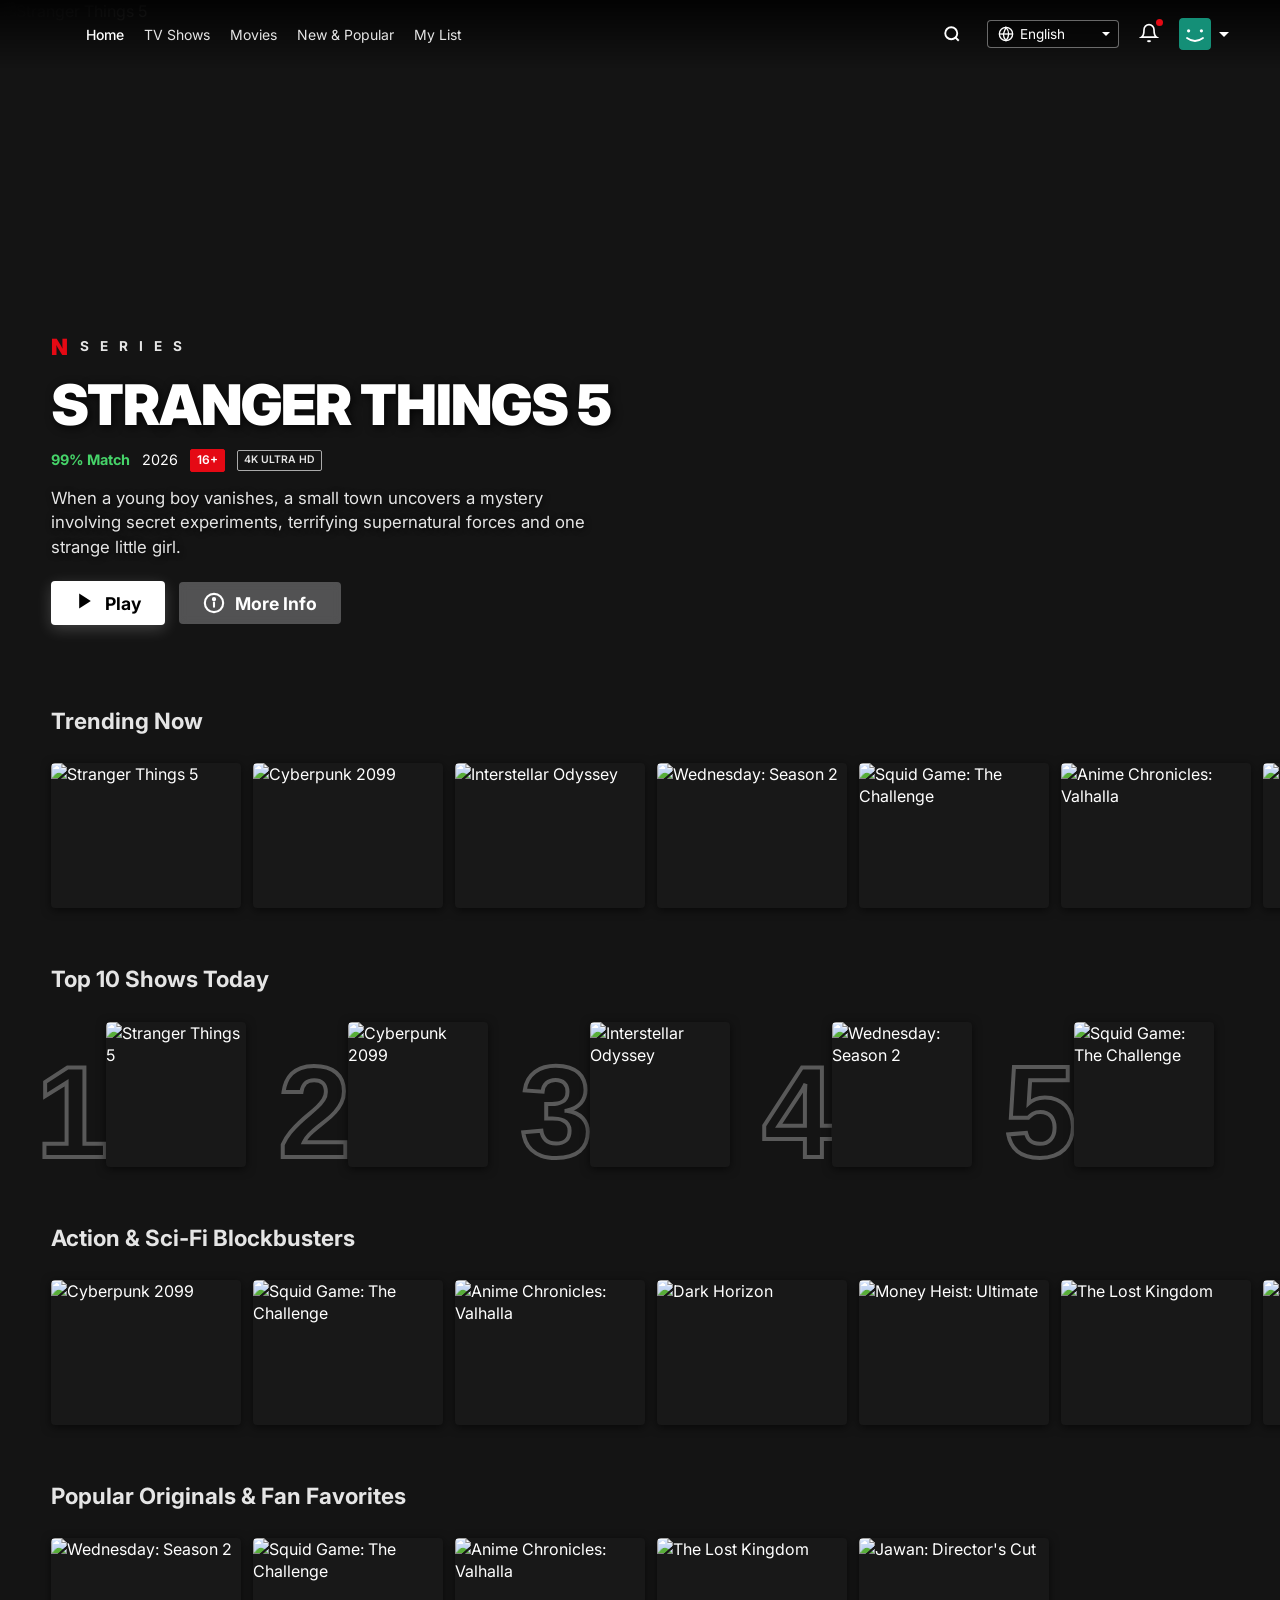
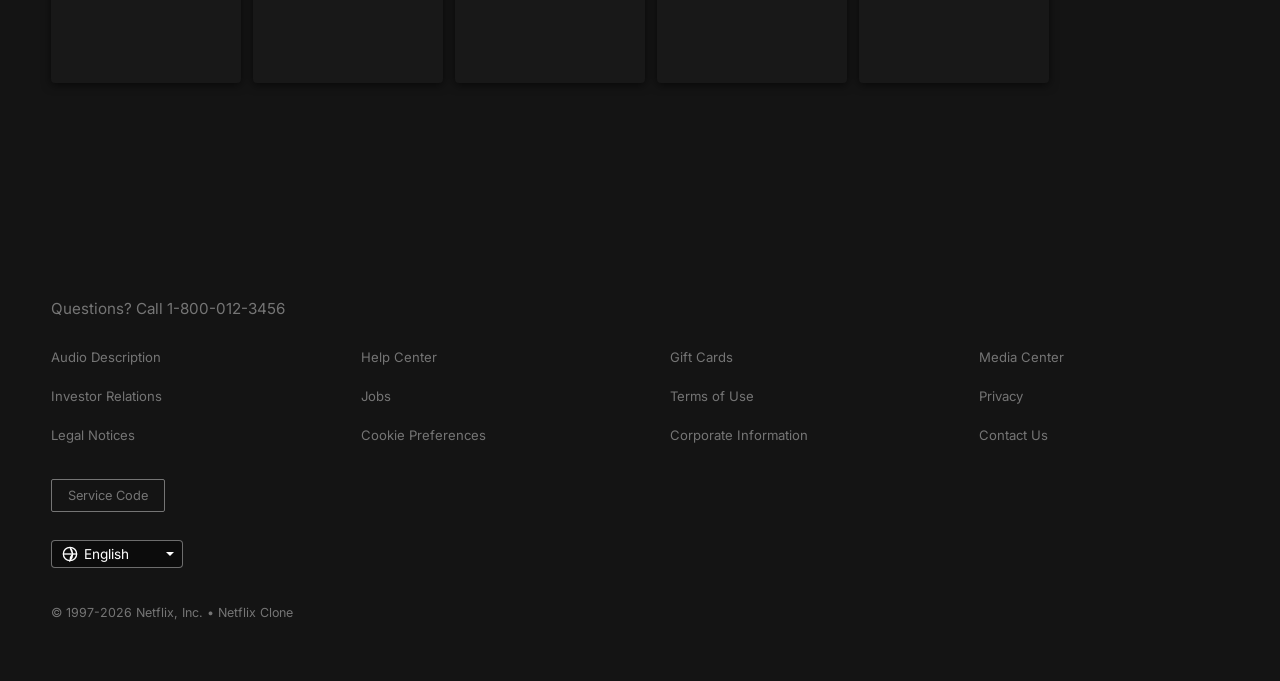
==== home.html @ 22637083 "Initial commit" ====
<!DOCTYPE html>
<html lang="en">
<head>
  <meta charset="UTF-8">
  <meta name="viewport" content="width=device-width, initial-scale=1.0">
  <title>Netflix - Home</title>
  <link rel="icon" href="https://assets.nflxext.com/us/ffe/siteui/common/icons/nficon2016.ico">
  
  <link rel="stylesheet" href="style.css?v=20260817">
  <link rel="stylesheet" href="home.css">
</head>
<body>

  <!-- Streaming Header -->
  <header class="netflix-header">
    <div class="header-left">
      <a href="home.html" class="netflix-logo" aria-label="Netflix">
        <img class="netflix-wordmark" src="assets/netflix-wordmark.svg" alt="" aria-hidden="true">
      </a>

      <ul class="nav-links">
        <li class="nav-item active"><a href="home.html" data-lang-key="home">Home</a></li>
        <li class="nav-item"><a href="search.html?genre=Sci-Fi" data-lang-key="tvShows">TV Shows</a></li>
        <li class="nav-item"><a href="search.html?genre=Action" data-lang-key="movies">Movies</a></li>
        <li class="nav-item"><a href="search.html" data-lang-key="newPopular">New & Popular</a></li>
        <li class="nav-item"><a href="mylist.html" data-lang-key="myList">My List</a></li>
      </ul>
    </div>

    <div class="header-right">
      <div class="search-box">
        <span class="search-icon">
          <svg width="18" height="18" viewBox="0 0 24 24" fill="none" stroke="currentColor" stroke-width="2.5">
            <circle cx="11" cy="11" r="8"></circle><line x1="21" y1="21" x2="16.65" y2="16.65"></line>
          </svg>
        </span>
        <input type="text" class="search-input" placeholder="Search titles, genres..." data-lang-key="searchPlaceholder">
      </div>

      <!-- Header Language Selector -->
      <div class="language-picker-box">
        <span class="language-globe-icon">
          <svg width="16" height="16" viewBox="0 0 24 24" fill="none" stroke="currentColor" stroke-width="2">
            <circle cx="12" cy="12" r="10"></circle>
            <line x1="2" y1="12" x2="22" y2="12"></line>
            <path d="M12 2a15.3 15.3 0 0 1 4 10 15.3 15.3 0 0 1-4 10 15.3 15.3 0 0 1-4-10z"></path>
          </svg>
        </span>
        <select class="language-select" aria-label="Language Selector">
          <option value="en">English</option>
          <option value="hi">हिन्दी (Hindi)</option>
        </select>
        <span class="language-caret"></span>
      </div>

      <!-- Notification Bell -->
      <div class="notification-container">
        <button class="icon-btn" aria-label="Notifications">
          <svg width="20" height="20" viewBox="0 0 24 24" fill="none" stroke="currentColor" stroke-width="2">
            <path d="M18 8A6 6 0 0 0 6 8c0 7-3 9-3 9h18s-3-2-3-9"></path><path d="M13.73 21a2 2 0 0 1-3.46 0"></path>
          </svg>
          <span class="notification-badge"></span>
        </button>

        <div class="notification-popover">
          <div class="notification-header">Notifications</div>
          <div class="notification-item">
            <img src="https://images.unsplash.com/photo-1536440136628-849c177e76a1?auto=format&fit=crop&w=200&q=80" class="notification-thumb" alt="Arrival">
            <div class="notification-text"><p>New Arrival: Stranger Things 5</p><span>Just now</span></div>
          </div>
        </div>
      </div>

      <!-- User Profile (Shubham Default) -->
      <div class="profile-menu-container">
        <div class="profile-trigger">
          <img src="data:image/svg+xml;utf8,<svg xmlns='http://www.w3.org/2000/svg' width='160' height='160' viewBox='0 0 160 160'><rect width='160' height='160' fill='%23148f77' rx='12'/><circle cx='48' cy='64' r='8' fill='%23ffffff'/><circle cx='112' cy='64' r='8' fill='%23ffffff'/><path d='M 40 100 Q 80 130 120 100' stroke='%23ffffff' stroke-width='9' fill='none' stroke-linecap='round'/></svg>" class="avatar-img" alt="Avatar">
          <span class="caret-icon"></span>
        </div>

        <div class="profile-dropdown">
          <ul class="profile-list">
            <li class="profile-item" onclick="window.location.href='profile.html'">
              <img src="data:image/svg+xml;utf8,<svg xmlns='http://www.w3.org/2000/svg' width='160' height='160' viewBox='0 0 160 160'><rect width='160' height='160' fill='%23148f77' rx='12'/><circle cx='48' cy='64' r='8' fill='%23ffffff'/><circle cx='112' cy='64' r='8' fill='%23ffffff'/><path d='M 40 100 Q 80 130 120 100' stroke='%23ffffff' stroke-width='9' fill='none' stroke-linecap='round'/></svg>" class="avatar-img" alt="User">
              <span id="nav-profile-name" data-lang-key="switchProfiles">Shubham</span>
            </li>
          </ul>
          <ul class="profile-links">
            <li class="profile-link-item"><a href="mylist.html" data-lang-key="myList">My List</a></li>
            <li class="profile-link-item"><a href="profile.html" data-lang-key="whosWatching">Who's watching?</a></li>
          </ul>
          <div class="profile-signout">
            <li class="profile-link-item"><a href="login.html" data-lang-key="signOut">Sign out of Netflix</a></li>
          </div>
        </div>
      </div>
    </div>
  </header>

  <!-- Hero Billboard -->
  <main>
    <section class="hero-billboard">
      <img src="https://images.unsplash.com/photo-1618005182384-a83a8bd57fbe?auto=format&fit=crop&w=1920&q=80" class="hero-bg" alt="Stranger Things 5">
      
      <div class="hero-vignette-left"></div>
      <div class="hero-vignette-bottom"></div>

      <div class="hero-content">
        <div class="hero-series-tag">
          <span class="n-logo-icon">N</span><span>S E R I E S</span>
        </div>

        <h1 class="hero-title">STRANGER THINGS 5</h1>

        <div class="hero-meta">
          <span class="match-score">99% Match</span>
          <span>2026</span>
          <span class="badge badge-red">16+</span>
          <span class="badge badge-hd">4K ULTRA HD</span>
        </div>

        <p class="hero-description">
          When a young boy vanishes, a small town uncovers a mystery involving secret experiments, terrifying supernatural forces and one strange little girl.
        </p>

        <div class="hero-actions">
          <button class="btn-hero btn-play" onclick="playMovieVideo('stranger-things')">
            <span class="btn-icon"><svg width="20" height="20" viewBox="0 0 24 24" fill="currentColor"><polygon points="5 3 19 12 5 21 5 3"></polygon></svg></span> 
            <span data-lang-key="playBtn">Play</span>
          </button>
          
          <!-- Crisp & Perfectly Centered Netflix "i" Info Icon -->
          <button class="btn-hero btn-info" onclick="openMovieModal('stranger-things')">
            <span class="btn-icon" style="display: flex; align-items: center;">
              <svg width="22" height="22" viewBox="0 0 24 24" fill="none" stroke="currentColor" stroke-width="2.3" stroke-linecap="round" stroke-linejoin="round">
                <circle cx="12" cy="12" r="10"></circle>
                <line x1="12" y1="16" x2="12" y2="11.5"></line>
                <circle cx="12" cy="7.8" r="1.2" fill="currentColor"></circle>
              </svg>
            </span> 
            <span data-lang-key="moreInfoBtn">More Info</span>
          </button>
        </div>
      </div>
    </section>

    <!-- Carousel Rows -->
    <section class="category-slider-section">

      <!-- Row 1: Trending Now -->
      <div class="slider-row">
        <div class="slider-header">
          <h2 class="slider-title" data-lang-key="trendingTitle">Trending Now</h2>
        </div>
        <div class="slider-container">
          <button class="slider-btn slider-btn-left" aria-label="Previous">&lsaquo;</button>
          <div class="slider-track" id="trending-track"></div>
          <button class="slider-btn slider-btn-right" aria-label="Next">&rsaquo;</button>
        </div>
      </div>

      <!-- Row 2: Top 10 Today -->
      <div class="slider-row">
        <div class="slider-header">
          <h2 class="slider-title" data-lang-key="top10Title">Top 10 Shows Today</h2>
        </div>
        <div class="slider-container">
          <button class="slider-btn slider-btn-left" aria-label="Previous">&lsaquo;</button>
          <div class="slider-track" id="top10-track"></div>
          <button class="slider-btn slider-btn-right" aria-label="Next">&rsaquo;</button>
        </div>
      </div>

      <!-- Row 3: Action & Sci-Fi Blockbusters -->
      <div class="slider-row">
        <div class="slider-header">
          <h2 class="slider-title" data-lang-key="actionTitle">Action & Sci-Fi Blockbusters</h2>
        </div>
        <div class="slider-container">
          <button class="slider-btn slider-btn-left" aria-label="Previous">&lsaquo;</button>
          <div class="slider-track" id="action-track"></div>
          <button class="slider-btn slider-btn-right" aria-label="Next">&rsaquo;</button>
        </div>
      </div>

      <!-- Row 4: Popular Originals -->
      <div class="slider-row">
        <div class="slider-header">
          <h2 class="slider-title">Popular Originals & Fan Favorites</h2>
        </div>
        <div class="slider-container">
          <button class="slider-btn slider-btn-left" aria-label="Previous">&lsaquo;</button>
          <div class="slider-track" id="popular-track"></div>
          <button class="slider-btn slider-btn-right" aria-label="Next">&rsaquo;</button>
        </div>
      </div>

    </section>
  </main>

  <!-- Global Modal Popup -->
  <div id="global-movie-modal" class="global-modal-overlay"></div>

  <!-- Global Video Player Popup -->
  <div id="global-video-player-modal" class="video-player-overlay"></div>

  <!-- Wide-Spread Home Streaming Footer -->
  <footer class="netflix-footer">
    <p class="footer-questions"><span data-lang-key="questionsCall">Questions? Call 1-800-012-3456</span></p>

    <ul class="footer-links-grid">
      <li class="footer-link-item"><a href="#">Audio Description</a></li>
      <li class="footer-link-item"><a href="#">Help Center</a></li>
      <li class="footer-link-item"><a href="#">Gift Cards</a></li>
      <li class="footer-link-item"><a href="#">Media Center</a></li>
      <li class="footer-link-item"><a href="#">Investor Relations</a></li>
      <li class="footer-link-item"><a href="#">Jobs</a></li>
      <li class="footer-link-item"><a href="#">Terms of Use</a></li>
      <li class="footer-link-item"><a href="#">Privacy</a></li>
      <li class="footer-link-item"><a href="#">Legal Notices</a></li>
      <li class="footer-link-item"><a href="#">Cookie Preferences</a></li>
      <li class="footer-link-item"><a href="#">Corporate Information</a></li>
      <li class="footer-link-item"><a href="#">Contact Us</a></li>
    </ul>

    <button class="service-code-btn" onclick="alert('Netflix Service Code: 839-204')">Service Code</button>

    <div class="language-picker-box" style="align-self: flex-start;">
      <span class="language-globe-icon">
        <svg width="16" height="16" viewBox="0 0 24 24" fill="none" stroke="currentColor" stroke-width="2">
          <circle cx="12" cy="12" r="10"></circle>
          <line x1="2" y1="12" x2="22" y2="12"></line>
          <path d="M12 2a15.3 15.3 0 0 1 4 10 15.3 15.3 0 0 1-4 10 15.3 15.3 0 0 1 4-10z"></path>
        </svg>
      </span>
      <select class="language-select" aria-label="Language Selector">
        <option value="en">English</option>
        <option value="hi">हिन्दी (Hindi)</option>
      </select>
      <span class="language-caret"></span>
    </div>

    <div class="footer-copyright">&copy; 1997-2026 Netflix, Inc. &bull; Netflix Clone</div>
  </footer>

  <script src="app.js"></script>
  <script src="add.js"></script>
  <script src="browse.js"></script>
</body>
</html>
---- style.css ----
/* ==========================================================================
   NETFLIX CLONE - MASTER GLOBAL STYLES (style.css)
   ========================================================================== */

@import url('https://fonts.googleapis.com/css2?family=Inter:wght@300;400;500;600;700;800;900&display=swap');

:root {
  --netflix-red: #E50914;
  --netflix-red-hover: #F40612;
  --bg-dark: #141414;
  --bg-card: #181818;
  --bg-card-hover: #262626;
  --bg-modal: #181818;
  
  --text-white: #FFFFFF;
  --text-gray-light: #E5E5E5;
  --text-gray-muted: #AAAAAA;
  --text-gray-dark: #757575;

  --nav-gradient: linear-gradient(180deg, rgba(0, 0, 0, 0.85) 0%, rgba(0, 0, 0, 0) 100%);
  --font-family: 'Inter', -apple-system, BlinkMacSystemFont, 'Segoe UI', Roboto, Helvetica, Arial, sans-serif;
  --border-radius-sm: 4px;
}

*, *::before, *::after {
  box-sizing: border-box;
  margin: 0;
  padding: 0;
}

html {
  font-size: 16px;
  scroll-behavior: smooth;
  background-color: var(--bg-dark);
  color: var(--text-white);
  font-family: var(--font-family);
  -webkit-font-smoothing: antialiased;
  overflow-x: hidden;
}

body {
  min-height: 100vh;
  background-color: var(--bg-dark);
  line-height: 1.4;
  overflow-x: hidden;
  position: relative;
}

a {
  color: inherit;
  text-decoration: none;
}

button {
  font-family: inherit;
  border: none;
  background: none;
  cursor: pointer;
  outline: none;
}

img {
  max-width: 100%;
  height: auto;
  display: block;
}

/* Custom Scrollbar */
::-webkit-scrollbar {
  width: 8px;
  height: 8px;
}
::-webkit-scrollbar-track { background: #141414; }
::-webkit-scrollbar-thumb { background: #333; border-radius: 4px; }
::-webkit-scrollbar-thumb:hover { background: #555; }

/* Badges */
.badge {
  display: inline-flex;
  align-items: center;
  justify-content: center;
  padding: 2px 6px;
  font-size: 0.75rem;
  font-weight: 600;
  border: 1px solid rgba(255, 255, 255, 0.4);
  border-radius: 2px;
  color: var(--text-gray-light);
}

.badge-red {
  background-color: var(--netflix-red);
  border-color: var(--netflix-red);
  color: #fff;
}

.badge-hd {
  border-color: var(--text-gray-muted);
  font-size: 0.65rem;
}

/* Header & Navigation Bar */
.netflix-header {
  position: fixed;
  top: 0;
  left: 0;
  right: 0;
  height: 68px;
  z-index: 1000;
  display: flex;
  align-items: center;
  justify-content: space-between;
  padding: 0 4%;
  background: var(--nav-gradient);
  transition: background-color 0.4s ease;
}

.netflix-header.scrolled,
.netflix-header:hover {
  background-color: #141414;
}

.header-left {
  display: flex;
  align-items: center;
  gap: 35px;
}

.netflix-logo svg {
  height: 28px;
  width: auto;
  fill: var(--netflix-red);
  transition: transform 0.2s ease;
}

.netflix-logo:hover svg {
  transform: scale(1.03);
}

/* Shared wordmark image used by every page header. */
.netflix-logo {
  display: inline-flex;
  align-items: center;
  line-height: 0;
}

.netflix-logo .netflix-wordmark {
  display: block;
  width: auto;
  height: 28px;
  transition: transform 0.2s ease;
}

.netflix-logo:hover .netflix-wordmark {
  transform: scale(1.03);
}

.nav-links {
  display: flex;
  align-items: center;
  list-style: none;
  gap: 20px;
}

.nav-item a {
  font-size: 0.875rem;
  color: var(--text-gray-light);
  transition: color 0.2s ease;
}

.nav-item.active a,
.nav-item a:hover {
  color: var(--text-white);
  font-weight: 500;
}

.header-right {
  display: flex;
  align-items: center;
  gap: 16px;
}

/* Language Selector Dropdown Box */
.language-picker-box {
  position: relative;
  display: inline-flex;
  align-items: center;
  background: rgba(0, 0, 0, 0.4);
  border: 1px solid rgba(255, 255, 255, 0.4);
  border-radius: 4px;
  padding: 5px 14px 5px 32px;
  color: #ffffff;
  font-size: 0.85rem;
}

.language-globe-icon {
  position: absolute;
  left: 10px;
  top: 50%;
  transform: translateY(-50%);
  pointer-events: none;
  color: #ffffff;
  display: flex;
  align-items: center;
}

.language-select {
  background: transparent;
  border: none;
  color: #ffffff;
  font-size: 0.85rem;
  font-family: inherit;
  outline: none;
  cursor: pointer;
  appearance: none;
  -webkit-appearance: none;
  padding-right: 14px;
}

.language-select option {
  background-color: #141414;
  color: #ffffff;
}

.language-caret {
  position: absolute;
  right: 8px;
  top: 50%;
  transform: translateY(-50%);
  pointer-events: none;
  width: 0;
  height: 0;
  border-left: 4px solid transparent;
  border-right: 4px solid transparent;
  border-top: 4px solid #ffffff;
}

/* Search Box */
.search-box {
  position: relative;
  display: flex;
  align-items: center;
}

.search-input {
  width: 32px;
  height: 34px;
  padding: 0 0 0 32px;
  background: transparent;
  border: 1px solid transparent;
  color: var(--text-white);
  font-size: 0.85rem;
  border-radius: var(--border-radius-sm);
  transition: width 0.4s ease, border-color 0.4s ease, background 0.4s ease;
  cursor: pointer;
  outline: none;
}

.search-icon {
  position: absolute;
  left: 6px;
  pointer-events: none;
  color: var(--text-white);
  display: flex;
  align-items: center;
}

.search-box:focus-within .search-input,
.search-box:hover .search-input {
  width: 230px;
  background: rgba(0, 0, 0, 0.75);
  border-color: rgba(255, 255, 255, 0.8);
  padding-left: 34px;
  padding-right: 12px;
  cursor: text;
}

/* Notifications Popover */
.notification-container { position: relative; }
.icon-btn { color: var(--text-white); position: relative; padding: 4px; }
.notification-badge {
  position: absolute; top: 0; right: 0; width: 7px; height: 7px;
  background-color: var(--netflix-red); border-radius: 50%;
}

.notification-popover {
  position: absolute; top: 100%; right: -10px; margin-top: 12px;
  width: 320px; background: rgba(20, 20, 20, 0.95);
  border: 1px solid rgba(255, 255, 255, 0.15); border-top: 2px solid var(--netflix-red);
  border-radius: 4px; box-shadow: 0 10px 25px rgba(0, 0, 0, 0.8);
  opacity: 0; visibility: hidden; transform: translateY(10px);
  transition: opacity 0.25s ease, transform 0.25s ease, visibility 0.25s ease;
  z-index: 1001;
}

.notification-container:hover .notification-popover {
  opacity: 1; visibility: visible; transform: translateY(0);
}

.notification-header { padding: 12px 16px; font-size: 0.8rem; font-weight: 600; color: #808080; border-bottom: 1px solid rgba(255,255,255,0.1); }
.notification-item { display: flex; gap: 12px; padding: 12px 16px; border-bottom: 1px solid rgba(255,255,255,0.05); }
.notification-thumb { width: 75px; height: 42px; border-radius: 4px; object-fit: cover; }
.notification-text p { font-size: 0.8rem; font-weight: 500; }
.notification-text span { font-size: 0.7rem; color: var(--text-gray-dark); }

/* Profile Dropdown */
.profile-menu-container { position: relative; }
.profile-trigger { display: flex; align-items: center; gap: 8px; cursor: pointer; }
.avatar-img { width: 32px; height: 32px; border-radius: 4px; object-fit: cover; }
.caret-icon {
  width: 0; height: 0; border-left: 5px solid transparent; border-right: 5px solid transparent;
  border-top: 5px solid var(--text-white); transition: transform 0.3s ease;
}

.profile-menu-container:hover .caret-icon { transform: rotate(180deg); }

.profile-dropdown {
  position: absolute; top: 100%; right: 0; margin-top: 12px;
  width: 220px; background: rgba(18, 18, 18, 0.95);
  border: 1px solid rgba(255, 255, 255, 0.15); border-radius: 4px;
  box-shadow: 0 10px 30px rgba(0, 0, 0, 0.9); padding: 10px 0;
  opacity: 0; visibility: hidden; transform: translateY(10px);
  transition: opacity 0.25s ease, transform 0.25s ease, visibility 0.25s ease;
  z-index: 1001;
}

.profile-menu-container:hover .profile-dropdown {
  opacity: 1; visibility: visible; transform: translateY(0);
}

.profile-list { list-style: none; border-bottom: 1px solid rgba(255,255,255,0.1); padding-bottom: 8px; margin-bottom: 8px; }
.profile-item { display: flex; align-items: center; gap: 12px; padding: 8px 16px; font-size: 0.8rem; color: var(--text-gray-light); cursor: pointer; }
.profile-item:hover { background: rgba(255,255,255,0.1); color: var(--text-white); }
.profile-item img { width: 28px; height: 28px; border-radius: 4px; }
.profile-links { list-style: none; }
.profile-link-item a { display: block; padding: 8px 16px; font-size: 0.8rem; color: var(--text-gray-light); }
.profile-link-item a:hover { text-decoration: underline; color: var(--text-white); }
.profile-signout { border-top: 1px solid rgba(255,255,255,0.1); margin-top: 8px; padding-top: 8px; }

/* LANDING FEATURES STYLES */
.feature-divider {
  width: 100%;
  height: 8px;
  background-color: #232323;
}

.feature-section {
  padding: 70px 12%;
  background-color: #000000;
  color: var(--text-white);
}

.feature-container {
  display: flex;
  align-items: center;
  justify-content: space-between;
  gap: 40px;
  max-width: 1200px;
  margin: 0 auto;
}

.feature-container.reverse {
  flex-direction: row-reverse;
}

.feature-text {
  flex: 1;
  display: flex;
  flex-direction: column;
  gap: 16px;
}

.feature-title {
  font-size: 3rem;
  font-weight: 900;
  line-height: 1.1;
  letter-spacing: -0.5px;
}

.feature-subtitle {
  font-size: 1.5rem;
  font-weight: 400;
  color: var(--text-gray-light);
  line-height: 1.3;
}

.feature-media {
  flex: 1;
  position: relative;
  display: flex;
  justify-content: center;
  align-items: center;
}

.feature-img {
  width: 100%;
  max-width: 530px;
  border-radius: 8px;
  z-index: 2;
  position: relative;
}

.download-card {
  position: absolute;
  bottom: 8%;
  left: 50%;
  transform: translateX(-50%);
  width: 60%;
  min-width: 260px;
  background: #000000;
  border: 2px solid rgba(255, 255, 255, 0.25);
  border-radius: 12px;
  padding: 10px 16px;
  display: flex;
  align-items: center;
  justify-content: space-between;
  z-index: 3;
  box-shadow: 0 10px 30px rgba(0, 0, 0, 0.8);
}

.download-thumb { height: 64px; border-radius: 4px; }
.download-info { display: flex; flex-direction: column; gap: 4px; }
.download-title { font-size: 0.95rem; font-weight: 700; }
.download-status { font-size: 0.8rem; color: #0071eb; }

/* LANDING FAQ ACCORDION STYLES */
.faq-section {
  padding: 70px 12%;
  background-color: #000000;
  color: var(--text-white);
  display: flex;
  flex-direction: column;
  align-items: center;
  gap: 30px;
}

.faq-title { font-size: 3rem; font-weight: 900; text-align: center; }

.faq-list {
  width: 100%;
  max-width: 1100px;
  display: flex;
  flex-direction: column;
  gap: 10px;
  list-style: none;
}

.faq-item {
  width: 100%;
  background-color: #2d2d2d;
  border-radius: 2px;
  overflow: hidden;
  transition: background-color 0.2s ease;
}

.faq-item:hover { background-color: #414141; }
.faq-toggle { position: absolute; opacity: 0; z-index: -1; }

.faq-label {
  display: flex;
  align-items: center;
  justify-content: space-between;
  padding: 24px;
  font-size: 1.5rem;
  font-weight: 500;
  cursor: pointer;
  user-select: none;
}

.faq-icon { font-size: 2.2rem; font-weight: 300; transition: transform 0.3s ease; }

.faq-content {
  max-height: 0;
  overflow: hidden;
  transition: max-height 0.35s cubic-bezier(0.5, 0, 0.1, 1), padding 0.35s ease;
  background-color: #2d2d2d;
  border-top: 1px solid #141414;
}

.faq-content p { padding: 24px; font-size: 1.25rem; line-height: 1.5; color: var(--text-gray-light); }

.faq-toggle:checked ~ .faq-content { max-height: 600px; }
.faq-toggle:checked ~ .faq-label .faq-icon { transform: rotate(45deg); }

/* Email Form CTA */
.cta-email-box {
  width: 100%;
  max-width: 800px;
  margin-top: 20px;
  display: flex;
  flex-direction: column;
  align-items: center;
  gap: 18px;
  text-align: center;
}

.cta-text { font-size: 1.25rem; color: var(--text-gray-light); }

.email-form {
  display: flex;
  align-items: center;
  gap: 8px;
  width: 100%;
  max-width: 650px;
}

.email-input {
  flex: 1;
  height: 56px;
  padding: 0 16px;
  background: rgba(22, 22, 22, 0.7);
  border: 1px solid rgba(255, 255, 255, 0.3);
  border-radius: 4px;
  color: var(--text-white);
  font-size: 1rem;
  outline: none;
}

.email-input:focus { border-color: #ffffff; }

.btn-cta {
  height: 56px;
  padding: 0 32px;
  background-color: var(--netflix-red);
  color: #ffffff;
  font-size: 1.5rem;
  font-weight: 700;
  border-radius: 4px;
  display: inline-flex;
  align-items: center;
  gap: 12px;
  white-space: nowrap;
  transition: background-color 0.2s ease;
  text-decoration: none;
  border: none;
  cursor: pointer;
}

.btn-cta:hover { background-color: var(--netflix-red-hover); }

/* Global Overlay Modal */
.global-modal-overlay {
  position: fixed; top: 0; left: 0; width: 100vw; height: 100vh;
  background-color: rgba(0, 0, 0, 0.85); backdrop-filter: blur(5px);
  z-index: 3000; display: flex; justify-content: center; align-items: flex-start;
  overflow-y: auto; padding: 40px 20px;
  opacity: 0; visibility: hidden; pointer-events: none;
  transition: opacity 0.3s ease, visibility 0.3s ease;
}

.modal-container {
  position: relative; width: 100%; max-width: 860px;
  background-color: var(--bg-modal); border-radius: 8px;
  box-shadow: 0 20px 50px rgba(0, 0, 0, 0.9); overflow: hidden; margin: auto;
}

.modal-close-btn {
  position: absolute; top: 16px; right: 16px; width: 36px; height: 36px;
  border-radius: 50%; background-color: #181818; color: var(--text-white);
  display: flex; align-items: center; justify-content: center; font-size: 1.4rem;
  z-index: 10; border: none; cursor: pointer; transition: background 0.2s ease;
}

.modal-close-btn:hover { background-color: #333333; }

.modal-hero { position: relative; height: 380px; width: 100%; }
.modal-hero-img { width: 100%; height: 100%; object-fit: cover; }
.modal-hero-vignette {
  position: absolute; bottom: 0; left: 0; width: 100%; height: 60%;
  background: linear-gradient(0deg, var(--bg-modal) 0%, rgba(24,24,24,0) 100%);
}

.modal-hero-content {
  position: absolute; bottom: 25px; left: 40px; right: 40px;
  display: flex; flex-direction: column; gap: 16px;
}

.modal-title { font-size: 2.8rem; font-weight: 800; text-shadow: 2px 2px 10px rgba(0,0,0,0.8); }
.modal-hero-actions { display: flex; align-items: center; gap: 12px; }

.modal-body { padding: 20px 40px 40px 40px; display: grid; grid-template-columns: 2fr 1fr; gap: 40px; }
.modal-main-info { display: flex; flex-direction: column; gap: 18px; }
.modal-meta-row { display: flex; align-items: center; gap: 12px; font-size: 0.95rem; }
.match-score { color: #46d369; font-weight: 700; }
.modal-synopsis { font-size: 1rem; line-height: 1.5; color: var(--text-gray-light); }

.modal-side-info { display: flex; flex-direction: column; gap: 14px; font-size: 0.85rem; }
.info-label { color: var(--text-gray-dark); }
.info-val { color: var(--text-white); }

/* FULL-WIDTH SPREAD NETFLIX FOOTER STYLES */
.netflix-footer {
  width: 100%;
  max-width: 100%;
  padding: 80px 4% 60px 4%;
  margin: 60px 0 0 0;
  color: var(--text-gray-dark);
  font-size: 0.85rem;
  display: flex;
  flex-direction: column;
  gap: 28px;
  box-sizing: border-box;
}

.footer-questions {
  font-size: 0.95rem;
  color: var(--text-gray-dark);
}

.footer-questions a {
  color: var(--text-gray-dark);
  text-decoration: underline;
}

.footer-questions a:hover {
  color: #ffffff;
}

.footer-links-grid {
  display: grid;
  grid-template-columns: repeat(4, 1fr);
  gap: 20px 60px;
  width: 100%;
  list-style: none;
}

.footer-link-item a {
  color: var(--text-gray-dark);
  font-size: 0.82rem;
  transition: color 0.2s ease, text-decoration 0.2s ease;
}

.footer-link-item a:hover {
  text-decoration: underline;
  color: var(--text-gray-light);
}

.service-code-btn {
  align-self: flex-start;
  padding: 8px 16px;
  background: transparent;
  border: 1px solid var(--text-gray-dark);
  color: var(--text-gray-dark);
  font-size: 0.8rem;
  font-family: inherit;
  cursor: pointer;
  transition: color 0.2s ease, border-color 0.2s ease;
  margin-top: 6px;
  border-radius: 2px;
}

.service-code-btn:hover {
  color: var(--text-white);
  border-color: var(--text-white);
}

.footer-copyright {
  font-size: 0.78rem;
  color: var(--text-gray-dark);
  margin-top: 8px;
}

/* Responsive Adjustments */
@media (max-width: 950px) {
  .feature-container, .feature-container.reverse { flex-direction: column; text-align: center; }
  .feature-title { font-size: 2.2rem; }
  .feature-subtitle { font-size: 1.1rem; }
  .feature-section, .faq-section { padding: 50px 6%; }
  .nav-links { display: none; }
  .footer-links-grid { grid-template-columns: repeat(2, 1fr); gap: 16px 30px; }
}
---- home.css ----
/* ==========================================================================
   NETFLIX CLONE - HOME & BROWSE PAGE STYLES (home.css)
   ========================================================================== */

/* Hero Billboard Banner */
.hero-billboard {
  position: relative;
  height: 75vh;
  min-height: 500px;
  max-height: 700px;
  width: 100%;
  background-color: var(--bg-dark);
  overflow: hidden;
  margin-bottom: 0;
}

.hero-bg {
  position: absolute;
  top: 0; left: 0; width: 100%; height: 100%;
  object-fit: cover; object-position: center 20%; z-index: 1;
}

.hero-vignette-left {
  position: absolute; top: 0; left: 0; width: 55%; height: 100%;
  background: linear-gradient(90deg, #141414 0%, rgba(20, 20, 20, 0.75) 45%, rgba(20, 20, 20, 0) 100%);
  z-index: 2;
}

.hero-vignette-bottom {
  position: absolute; bottom: 0; left: 0; width: 100%; height: 65%;
  background: linear-gradient(0deg, #141414 0%, rgba(20, 20, 20, 0.85) 30%, rgba(20, 20, 20, 0) 80%);
  z-index: 2;
}

.hero-content {
  position: absolute; bottom: 50px; left: 4%; width: 44%; min-width: 320px;
  z-index: 10; display: flex; flex-direction: column; gap: 14px;
}

.hero-series-tag {
  display: flex; align-items: center; gap: 8px; font-size: 0.85rem;
  font-weight: 700; letter-spacing: 4px; color: var(--text-gray-light); text-transform: uppercase;
}

.n-logo-icon { color: var(--netflix-red); font-size: 1.4rem; font-weight: 900; }
.hero-title { font-size: 3.5rem; font-weight: 900; line-height: 1.05; letter-spacing: -1px; text-shadow: 2px 2px 10px rgba(0,0,0,0.8); }
.hero-meta { display: flex; align-items: center; gap: 12px; font-size: 0.9rem; }
.hero-description { font-size: 1.05rem; color: var(--text-gray-light); line-height: 1.45; text-shadow: 1px 1px 6px rgba(0,0,0,0.9); }
.hero-actions { display: flex; align-items: center; gap: 14px; margin-top: 8px; }

/* Hero Buttons */
.btn-hero {
  display: inline-flex; align-items: center; justify-content: center; gap: 10px;
  padding: 10px 24px; font-size: 1.1rem; font-weight: 700; border-radius: var(--border-radius-sm);
  text-decoration: none; cursor: pointer; transition: all 0.2s ease;
  border: none; position: relative;
}

.btn-play {
  background-color: var(--text-white); color: #000;
  box-shadow: 0 4px 15px rgba(255, 255, 255, 0.2);
}

.btn-play:hover {
  background-color: rgba(255, 255, 255, 0.85); transform: scale(1.04);
}

.btn-info {
  background-color: rgba(109, 109, 110, 0.7); color: var(--text-white);
  backdrop-filter: blur(4px);
}

.btn-info:hover {
  background-color: rgba(109, 109, 110, 0.4); transform: scale(1.04);
}

/* Category Slider Rows - CLEAN UNCROPPED CAROUSEL */
.category-slider-section {
  position: relative; z-index: 20; padding: 30px 0 60px 0;
  display: flex; flex-direction: column; gap: 40px;
  overflow: visible !important;
}

.slider-row {
  display: flex; flex-direction: column; gap: 12px; position: relative;
  overflow: visible !important;
}

.slider-header { display: flex; align-items: flex-end; gap: 12px; padding: 0 4%; z-index: 5; }
.slider-title { font-size: 1.4rem; font-weight: 700; color: var(--text-gray-light); }

.slider-container {
  position: relative; width: 100%;
  overflow: hidden !important; /* Locks carousel horizontally with zero vertical scrollbars */
  padding: 15px 0;
}

.slider-btn {
  position: absolute; top: 15px; bottom: 15px; width: 3.5%; z-index: 1000;
  background: rgba(0,0,0,0.7); color: #fff; border: none; cursor: pointer;
  font-size: 2.2rem; display: flex; align-items: center; justify-content: center;
  opacity: 0; transition: opacity 0.3s ease, background 0.2s ease;
}
.slider-container:hover .slider-btn { opacity: 1; }
.slider-btn:hover { background: rgba(0,0,0,0.9); }
.slider-btn-left { left: 0; border-top-right-radius: 4px; border-bottom-right-radius: 4px; }
.slider-btn-right { right: 0; border-top-left-radius: 4px; border-bottom-left-radius: 4px; }

/* Track with Hardware Transform (No vertical scrollbars!) */
.slider-track {
  display: flex; align-items: center; gap: 12px;
  padding: 0 4%;
  position: relative;
  will-change: transform;
  touch-action: pan-x;
}

/* Movie Card Zoom & Integrated Overlay Box */
.movie-card {
  position: relative; flex: 0 0 calc(16.666% - 10px); min-width: 190px;
  border-radius: var(--border-radius-sm); cursor: pointer;
  transition: transform 0.3s cubic-bezier(0.2, 0.8, 0.2, 1);
  z-index: 1;
}

.movie-card-inner {
  position: relative; border-radius: var(--border-radius-sm); overflow: hidden;
  background-color: var(--bg-card); box-shadow: 0 2px 10px rgba(0, 0, 0, 0.6);
  height: 145px;
}

.poster-img {
  width: 100%; height: 100%; object-fit: cover; border-radius: var(--border-radius-sm);
  display: block; transition: filter 0.3s ease, transform 0.3s ease;
}

/* Rich Card Scale on Hover */
.movie-card:hover {
  transform: scale(1.22);
  z-index: 9999;
}

.movie-card:hover .poster-img {
  filter: brightness(0.5);
  transform: scale(1.05);
}

.movie-card:hover .movie-card-inner {
  box-shadow: 0 15px 35px rgba(0, 0, 0, 0.95);
  border: 1px solid rgba(255, 255, 255, 0.2);
}

/* Integrated Bottom Overlay Box - 100% Uncropped & Never Touches Titles Below */
.card-hover-details {
  position: absolute; bottom: 0; left: 0; right: 0; top: 0;
  background: linear-gradient(180deg, rgba(20,20,20,0.1) 0%, rgba(20,20,20,0.85) 45%, #141414 100%);
  padding: 10px 12px;
  border-radius: var(--border-radius-sm);
  opacity: 0; visibility: hidden;
  transform: translateY(8px);
  transition: opacity 0.25s ease, visibility 0.25s ease, transform 0.25s ease;
  display: flex; flex-direction: column; justify-content: flex-end; gap: 5px;
  z-index: 10;
}

.movie-card:hover .card-hover-details {
  opacity: 1; visibility: visible;
  transform: translateY(0);
}

.hover-actions { display: flex; align-items: center; justify-content: space-between; margin-bottom: 2px; }
.hover-btn-group { display: flex; align-items: center; gap: 8px; }

.circle-btn {
  width: 30px; height: 30px; border-radius: 50%; border: 1px solid rgba(255, 255, 255, 0.6);
  background-color: rgba(42, 42, 42, 0.85); color: var(--text-white);
  display: flex; align-items: center; justify-content: center; cursor: pointer;
  transition: transform 0.2s ease, border-color 0.2s ease, background 0.2s ease;
}
.circle-btn:hover { transform: scale(1.12); border-color: #fff; background-color: rgba(255, 255, 255, 0.2); }
.circle-btn.active { border-color: #46d369; color: #46d369; }
.circle-btn-play {
  background-color: var(--text-white); color: #000; border-color: var(--text-white);
}
.circle-btn-play:hover { background-color: #e5e5e5; transform: scale(1.15); }

.hover-title {
  font-size: 0.85rem; font-weight: 800; color: #ffffff;
  margin: 0; white-space: nowrap; overflow: hidden; text-overflow: ellipsis;
  text-shadow: 1px 1px 4px rgba(0,0,0,0.9);
}

.hover-meta { display: flex; align-items: center; gap: 8px; font-size: 0.72rem; }
.match-score { color: #46d369; font-weight: 700; }
.hover-tags { display: flex; align-items: center; gap: 6px; font-size: 0.68rem; color: var(--text-gray-light); }

/* Top 10 Cards */
.top10-card { flex: 0 0 calc(20% - 8px); min-width: 230px; display: flex; align-items: flex-start; position: relative; }
.top10-number {
  font-size: 130px; font-weight: 900; line-height: 1; color: #141414;
  -webkit-text-stroke: 4px #595959; position: absolute; left: -15px; bottom: -10px;
  z-index: 1; pointer-events: none; font-family: impact, sans-serif; letter-spacing: -10px;
}
.top10-card .movie-card-inner { margin-left: 55px; width: 140px; z-index: 2; height: 145px; }
.top10-card:hover .top10-number { -webkit-text-stroke-color: #ffffff; }

/* FULLSCREEN VIDEO PLAYER MODAL */
.video-player-overlay {
  position: fixed; top: 0; left: 0; width: 100vw; height: 100vh;
  background-color: #000000; z-index: 999999;
  display: none; justify-content: center; align-items: center;
  opacity: 0; transition: opacity 0.3s ease;
}

.video-player-container {
  position: relative; width: 100%; height: 100%;
  display: flex; flex-direction: column; background: #000;
}

.video-player-header {
  position: absolute; top: 0; left: 0; right: 0;
  padding: 24px 40px; z-index: 10;
  background: linear-gradient(180deg, rgba(0,0,0,0.85) 0%, rgba(0,0,0,0) 100%);
  display: flex; align-items: center; gap: 20px;
}

.video-back-btn {
  background: none; border: none; color: #ffffff; cursor: pointer;
  display: flex; align-items: center; justify-content: center;
  width: 44px; height: 44px; border-radius: 50%;
  transition: transform 0.2s ease, background 0.2s ease;
}
.video-back-btn:hover { transform: scale(1.15); background: rgba(255,255,255,0.15); }

.video-title-info h3 { font-size: 1.6rem; font-weight: 800; color: #fff; margin-bottom: 2px; }
.video-title-info span { font-size: 0.85rem; color: #a3a3a3; }

.main-video-element {
  width: 100%; height: 100%; object-fit: contain; background: #000;
}

/* Grid Layout for Search & My List */
.media-grid-section { padding: 120px 4% 60px 4%; }
.grid-title { font-size: 2rem; font-weight: 800; margin-bottom: 24px; }
.media-grid { display: grid; grid-template-columns: repeat(auto-fill, minmax(200px, 1fr)); gap: 28px 16px; }

/* Profile Selector */
.profile-select-body {
  min-height: 100vh; display: flex; flex-direction: column; align-items: center; justify-content: center; gap: 40px;
  background-color: #141414; padding: 40px 20px;
}
.profile-title { font-size: 3.5rem; font-weight: 600; text-align: center; color: #fff; }
.profiles-container { display: flex; align-items: center; justify-content: center; gap: 35px; flex-wrap: wrap; }
.profile-card { display: flex; flex-direction: column; align-items: center; gap: 16px; cursor: pointer; text-decoration: none; color: var(--text-gray-muted); }
.profile-card:hover .profile-avatar-box { border-color: #fff; transform: scale(1.05); }
.profile-card:hover .profile-name { color: #fff; }
.profile-avatar-box {
  width: 140px; height: 140px; border-radius: 8px; overflow: hidden;
  border: 3px solid transparent; transition: border-color 0.25s ease, transform 0.25s ease;
  background: #222;
}
.profile-avatar-box img { width: 100%; height: 100%; object-fit: cover; }
.profile-name { font-size: 1.2rem; font-weight: 500; }
.btn-manage-profiles {
  padding: 12px 32px; border: 1px solid var(--text-gray-dark); color: var(--text-gray-dark);
  font-size: 1.1rem; border-radius: 2px; text-transform: uppercase; letter-spacing: 2px;
  transition: all 0.2s ease; background: transparent; cursor: pointer;
}
.btn-manage-profiles:hover { border-color: #fff; color: #fff; }

/* Responsive adjustments */
@media (max-width: 1200px) {
  .movie-card { flex: 0 0 calc(25% - 8px); }
}
@media (max-width: 800px) {
  .movie-card { flex: 0 0 calc(33.333% - 8px); }
  .hero-content { width: 75%; bottom: 30px; }
  .hero-title { font-size: 2.5rem; }
}
@media (max-width: 500px) {
  .movie-card { flex: 0 0 calc(50% - 8px); }
  .hero-content { width: 92%; }
  .hero-title { font-size: 1.9rem; }
  .hero-billboard { height: 75vh; }
}
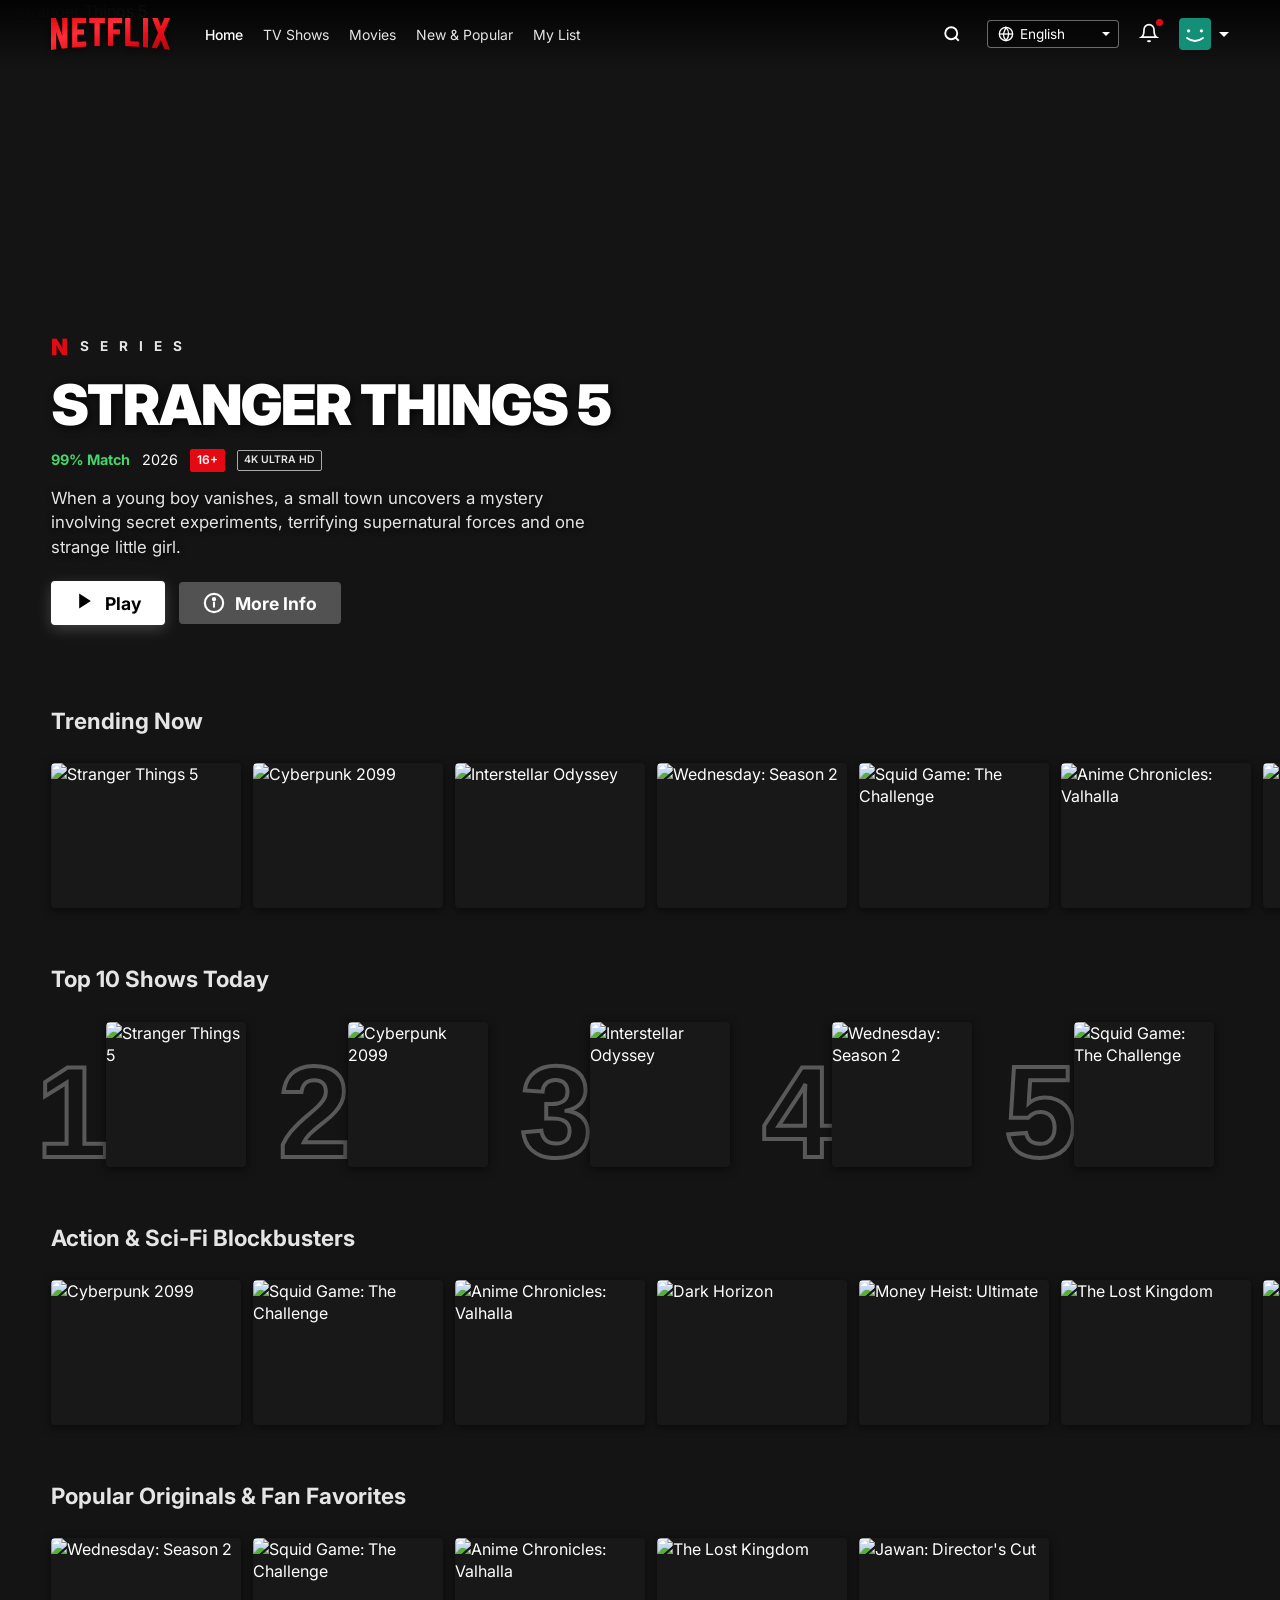
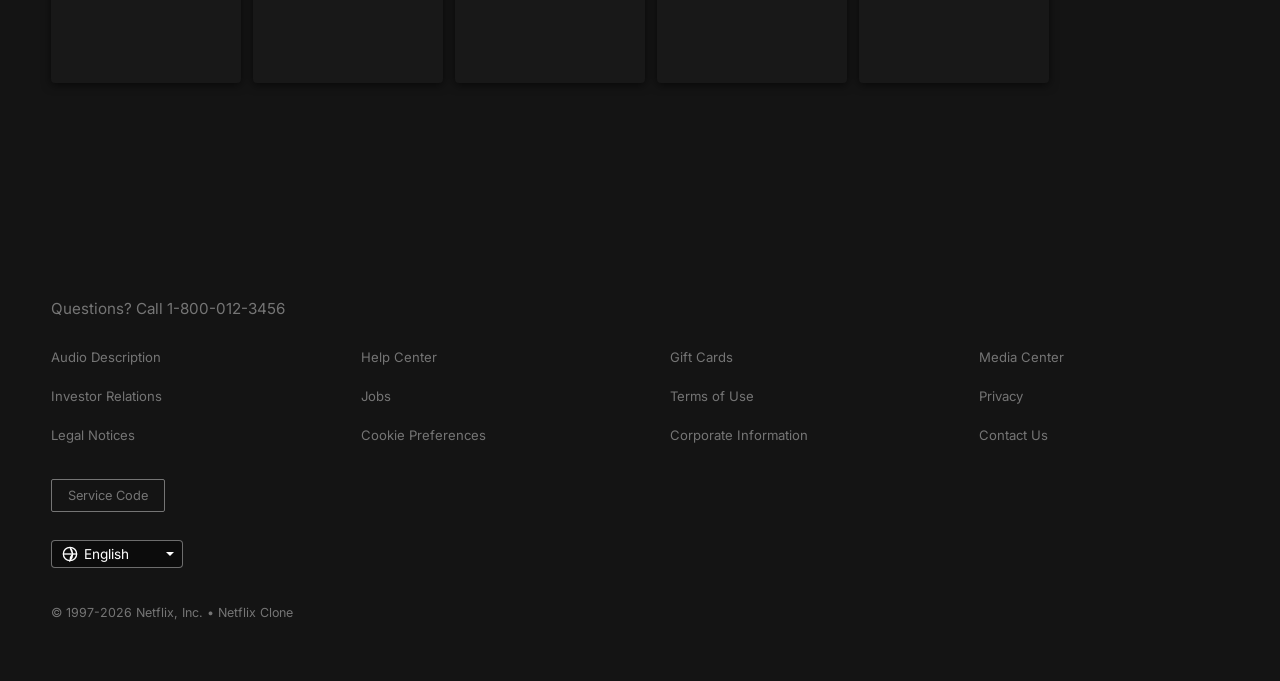
==== commit 22da8adc: "Add portfolio project metadata and clear titles to avoid false positive security flags" ====
--- a/home.html
+++ b/home.html
@@ -3,7 +3,8 @@
 <head>
   <meta charset="UTF-8">
   <meta name="viewport" content="width=device-width, initial-scale=1.0">
-  <title>Netflix - Home</title>
+  <title>Netflix Clone - Home (Portfolio Project)</title>
+  <meta name="description" content="Educational open-source frontend clone project created for demonstration purposes only. Not affiliated with Netflix, Inc.">
   <link rel="icon" href="https://assets.nflxext.com/us/ffe/siteui/common/icons/nficon2016.ico">
   
   <link rel="stylesheet" href="style.css?v=20260817">
--- a/style.css
+++ b/style.css
@@ -146,12 +146,14 @@
 .netflix-logo .netflix-wordmark {
   display: block;
   width: auto;
-  height: 28px;
-  transition: transform 0.2s ease;
+  height: 32px;
+  filter: drop-shadow(0 2px 5px rgba(0, 0, 0, 0.6));
+  transition: transform 0.25s cubic-bezier(0.175, 0.885, 0.32, 1.275), filter 0.25s ease;
 }
 
 .netflix-logo:hover .netflix-wordmark {
-  transform: scale(1.03);
+  transform: scale(1.06);
+  filter: drop-shadow(0 0 12px rgba(229, 9, 20, 0.75));
 }
 
 .nav-links {
